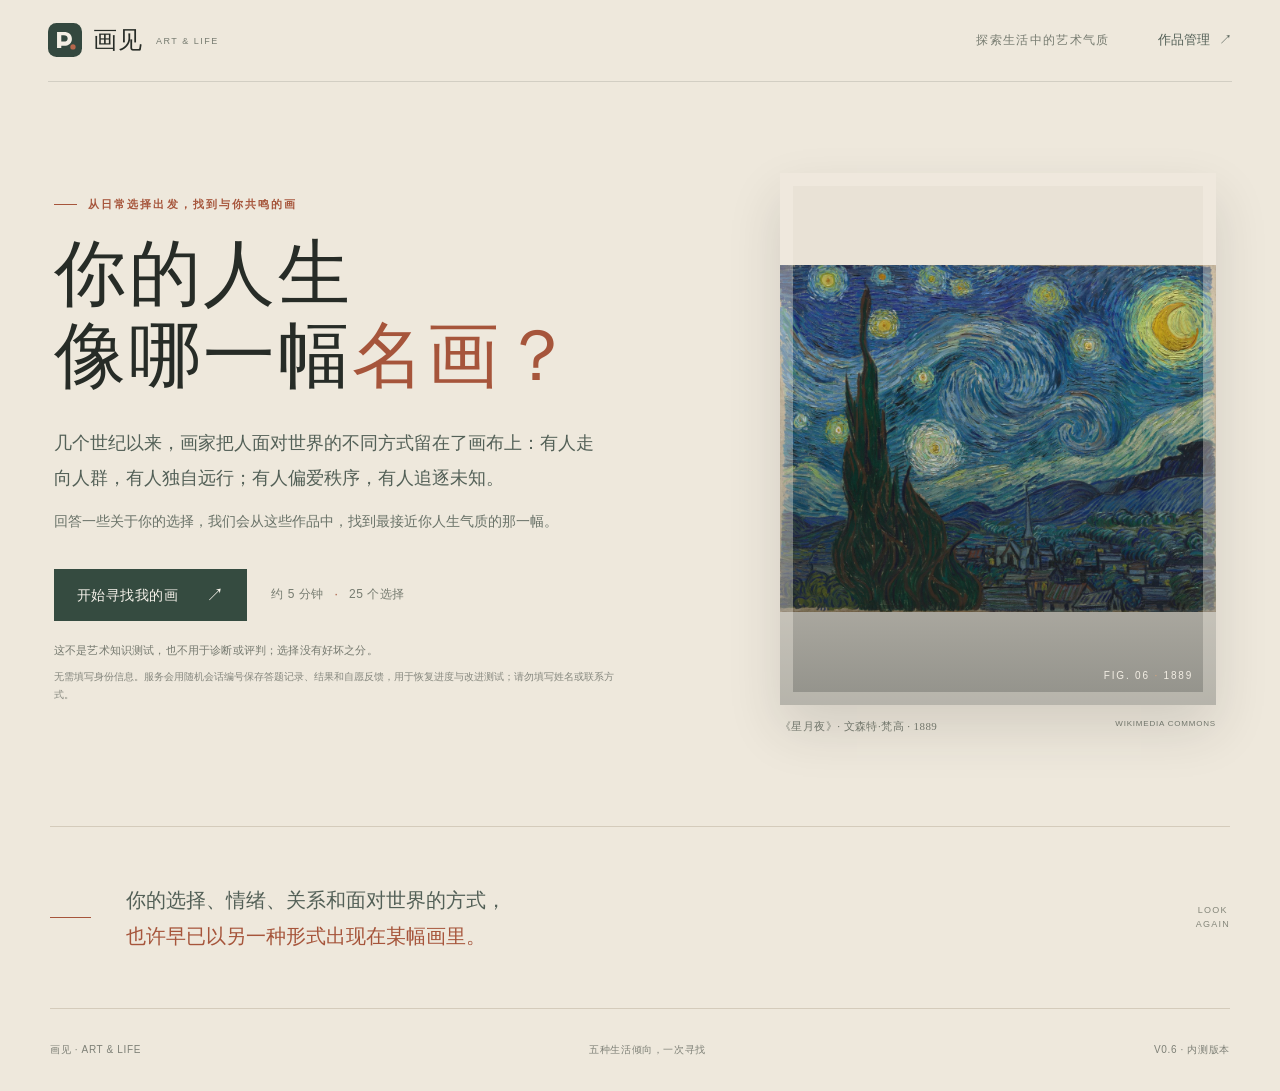
==== frontend/index.html @ f401733a "Upload art personality assessment project" ====
<!doctype html>
<html lang="zh-CN">
<head>
  <meta charset="utf-8">
  <meta name="viewport" content="width=device-width, initial-scale=1, viewport-fit=cover">
  <meta name="theme-color" content="#eee8dc">
  <meta name="description" content="从生活里的选择出发，寻找一幅与你气质相近的名画。">
  <link rel="manifest" href="/manifest.webmanifest">
  <link rel="stylesheet" href="/frontend/app.css">
  <title>画见 · 你的人生像哪一幅名画？</title>
</head>
<body>
  <a class="skip-link" href="#main">跳到主要内容</a>
  <main id="main" class="app-shell" aria-live="polite"></main>
  <div id="toast" class="toast" role="status" aria-live="polite"></div>
  <script type="module" src="/frontend/app.js?v=20260928-2"></script>
</body>
</html>
---- frontend/app.css ----
@charset "UTF-8";
:root {
  color-scheme: light;
  --paper: #eee8dc;
  --paper-light: #f7f3eb;
  --paper-deep: #e5dccd;
  --ink: #272c27;
  --ink-soft: #536057;
  --muted: #777c71;
  --line: #d4cbbb;
  --moss: #354b40;
  --moss-deep: #283a32;
  --rust: #a6553b;
  --gold: #b4935e;
  --serif: "Iowan Old Style", "Baskerville", "Songti SC", "STSong", "Noto Serif SC", Georgia, serif;
  --sans: "PingFang SC", "Hiragino Sans GB", "Microsoft YaHei", sans-serif;
  --ease: cubic-bezier(.2,.75,.24,1);
}
* { box-sizing: border-box; }
html { min-width: 320px; background: var(--paper); scroll-behavior: smooth; }
body { margin: 0; color: var(--ink); background: var(--paper); font-family: var(--sans); font-size: 16px; line-height: 1.6; -webkit-font-smoothing: antialiased; }
button, textarea { font: inherit; }
button, a { -webkit-tap-highlight-color: transparent; }
button { color: inherit; }
button:focus-visible, a:focus-visible, textarea:focus-visible { outline: 3px solid var(--rust); outline-offset: 3px; }
img { display: block; max-width: 100%; }
::selection { color: var(--paper-light); background: var(--moss); }
.skip-link { position: absolute; top: 8px; left: 8px; z-index: 100; padding: 10px 14px; color: white; background: var(--moss); transform: translateY(-150%); }
.skip-link:focus { transform: translateY(0); }
.app-shell { min-height: 100dvh; overflow: hidden; }
.container { width: min(1180px, calc(100% - 96px)); margin-inline: auto; }
.site-header { height: 82px; width: min(1320px, calc(100% - 96px)); margin-inline: auto; display: flex; align-items: center; justify-content: space-between; border-bottom: 1px solid rgba(66,71,62,.16); }
.wordmark { display: inline-flex; align-items: center; gap: 11px; text-decoration: none; color: var(--ink); font-family: var(--serif); font-size: 24px; letter-spacing: .04em; }
.wordmark img { width: 34px; height: 34px; }
.wordmark i { margin: 3px 0 0 2px; color: var(--muted); font: 9px/1 var(--sans); letter-spacing: .17em; }
.header-nav { display: flex; align-items: center; gap: 48px; color: var(--muted); font-size: 12px; letter-spacing: .11em; }
.admin-link, .text-button { min-height: 44px; display: inline-flex; align-items: center; gap: 8px; color: var(--ink-soft); border: 0; background: transparent; text-decoration: none; cursor: pointer; font-size: 13px; letter-spacing: .02em; transition: color .2s ease; }
.admin-link:hover, .text-button:hover { color: var(--rust); }
.hero { display: grid; grid-template-columns: 1.1fr .9fr; gap: 76px; align-items: center; padding-block: 75px 92px; }
.hero-copy { padding: 8px 0 0 4px; }
.eyebrow { margin: 0 0 21px; display: flex; align-items: center; gap: 11px; color: var(--rust); font-size: 11px; font-weight: 600; letter-spacing: .19em; text-transform: uppercase; }
.eyebrow-mark { width: 23px; height: 1px; display: inline-block; background: var(--rust); }
.hero h1 { margin: 0 0 28px; font: 500 clamp(48px, 5.6vw, 78px)/1.14 var(--serif); letter-spacing: .035em; text-wrap: pretty; }
.hero h1 span { color: var(--rust); }
.hero-lede { max-width: 540px; margin: 0; color: var(--ink-soft); font: 18px/1.95 var(--serif); text-wrap: pretty; }
.hero-copy-small { max-width: 510px; margin: 12px 0 0; color: #697268; font-size: 14px; line-height: 1.9; text-wrap: pretty; }
.hero-actions { display: flex; align-items: center; gap: 24px; margin-top: 34px; }
.button { min-height: 52px; display: inline-flex; justify-content: center; align-items: center; gap: 28px; padding: 0 22px; border: 1px solid transparent; cursor: pointer; text-decoration: none; font-size: 14px; font-weight: 500; letter-spacing: .03em; transition: background .2s ease, color .2s ease, border-color .2s ease, transform .2s var(--ease); touch-action: manipulation; }
.button:hover { transform: translateY(-2px); }
.button:active { transform: translateY(0); }
.button:disabled { opacity: .55; cursor: wait; transform: none; }
.button-primary { color: var(--paper-light); background: var(--moss); }
.button-primary:hover { background: var(--moss-deep); }
.button-primary span, .button-light span { font-size: 18px; line-height: 1; }
.duration { color: var(--muted); font-size: 12px; letter-spacing: .04em; }
.duration b { margin: 0 7px; color: var(--rust); font-weight: 400; }
.small-note, .resume-note { margin: 21px 0 0; color: #75796f; font-size: 11px; letter-spacing: .015em; }
.privacy-note { max-width: 570px; margin: 9px 0 0; color: #85877e; font-size: 10px; line-height: 1.75; }
.resume-note { margin-top: 13px; color: var(--moss); }
.hero-art { position: relative; width: min(100%, 450px); justify-self: end; padding: 16px 14px 0 0; }
.art-frame { position: relative; width: 100%; aspect-ratio: .82; overflow: hidden; background: #363d3b; box-shadow: 0 24px 50px rgba(44,45,39,.14); }
.art-frame img { width: 100%; height: 100%; object-fit: contain; background: #e9e2d6; }
.art-frame:after { content: ""; position: absolute; inset: 0; pointer-events: none; border: 13px solid rgba(248,243,232,.35); }
.frame-veil { position: absolute; inset: 36% 0 0; background: linear-gradient(0deg, rgba(14,23,23,.4), transparent); }
.frame-index { position: absolute; right: 23px; bottom: 21px; z-index: 1; color: #f3eee4; font-size: 10px; letter-spacing: .18em; }
.frame-index i, .art-caption i { color: #d7a77d; font-style: normal; }
.art-caption { display: flex; justify-content: space-between; gap: 12px; margin-top: 13px; color: var(--muted); font: 11px/1.5 var(--serif); letter-spacing: .04em; }
.art-caption > a { color: inherit; text-decoration: none; }
.art-caption > a:hover { color: var(--rust); }
.art-caption > span:last-child { flex: none; font-family: var(--sans); letter-spacing: .1em; font-size: 8px; }
.manifesto { position: relative; min-height: 183px; display: flex; align-items: center; gap: 35px; padding-block: 39px; border-top: 1px solid var(--line); border-bottom: 1px solid var(--line); }
.manifesto-rule { width: 41px; height: 1px; flex: none; background: var(--rust); }
.manifesto p { margin: 0; color: var(--ink-soft); font: 20px/1.8 var(--serif); text-wrap: pretty; }
.manifesto p em { color: var(--rust); font-style: normal; }
.manifesto-seal { margin-left: auto; color: #85877b; font-size: 9px; letter-spacing: .14em; line-height: 1.55; text-align: center; }
.site-footer { min-height: 82px; display: flex; align-items: center; justify-content: space-between; gap: 16px; color: #7e8077; font-size: 10px; letter-spacing: .065em; }
.site-footer .text-button { font-size: 11px; }

/* Single-choice assessment */
.quiz-shell { min-height: calc(100dvh - 83px); display: flex; flex-direction: column; padding-block: 25px 29px; }
.quiz-top { display: grid; grid-template-columns: 1fr 1fr 1fr; align-items: center; }
.back-button { min-height: 44px; justify-self: start; display: inline-flex; align-items: center; gap: 8px; padding: 0 10px 0 0; border: 0; background: transparent; color: var(--ink-soft); cursor: pointer; font-size: 13px; }
.back-button span { font-size: 19px; }
.back-button:disabled { visibility: hidden; }
.chapter-label { justify-self: center; color: var(--muted); font-size: 12px; letter-spacing: .14em; }
.question-count { justify-self: end; color: var(--ink-soft); font: 15px/1 var(--serif); font-variant-numeric: tabular-nums; }
.question-count i { padding-inline: 5px; color: var(--muted); font-size: 12px; font-style: normal; }
.progress-track { height: 2px; margin-top: 8px; overflow: hidden; background: #d8d0c2; }
.progress-track span { height: 100%; display: block; background: var(--rust); transition: width .45s var(--ease); }
.question-area { width: min(700px, 100%); margin: clamp(45px, 9vh, 88px) auto 42px; animation: rise-in .42s var(--ease) both; }
.question-index { margin: 0 0 15px; color: var(--rust); font-size: 10px; letter-spacing: .17em; }
.question-area h1 { margin: 0; font: 500 clamp(27px, 3vw, 38px)/1.5 var(--serif); letter-spacing: .015em; text-wrap: pretty; }
.choose-hint { margin: 11px 0 27px; color: var(--muted); font-size: 12px; }
.answer-list { display: grid; gap: 10px; }
.answer-option { min-height: 66px; width: 100%; display: grid; grid-template-columns: 38px 1fr 20px; align-items: center; gap: 15px; padding: 13px 18px 13px 17px; border: 1px solid #d6cebf; background: rgba(248,245,238,.56); text-align: left; cursor: pointer; transition: color .2s ease, background .2s ease, border-color .2s ease, transform .2s ease; animation: rise-in .35s var(--ease) both; animation-delay: var(--delay); touch-action: manipulation; }
.answer-option:hover { border-color: var(--moss); background: #f7f3eb; }
.answer-option:active { transform: scale(.995); }
.answer-option.selected { border-color: var(--moss); color: var(--paper-light); background: var(--moss); }
.answer-letter { width: 30px; height: 30px; display: grid; place-items: center; border: 1px solid #c8c0b2; color: var(--ink-soft); font: 14px/1 var(--serif); }
.selected .answer-letter { border-color: rgba(255,255,255,.45); color: white; }
.answer-text { font-size: 15px; line-height: 1.65; }
.answer-arrow { justify-self: end; color: #9b9b8b; font-size: 17px; opacity: 0; transition: opacity .2s ease, transform .2s ease; }
.answer-option:hover .answer-arrow, .answer-option.selected .answer-arrow { opacity: 1; }
.answer-option.selected .answer-arrow { color: #f0d2b2; }
.quiz-bottom { width: min(700px, 100%); margin: auto auto 0; display: flex; justify-content: space-between; gap: 16px; padding-top: 21px; border-top: 1px solid rgba(66,71,62,.13); color: #7e8077; font-size: 10px; letter-spacing: .06em; }
.chapter-screen { min-height: calc(100dvh - 83px); position: relative; display: flex; align-items: center; padding-block: 64px 80px; }
.chapter-number { align-self: flex-start; padding-top: 14px; color: var(--rust); font: 38px/1 var(--serif); }
.chapter-number span { color: var(--muted); font: 12px/1 var(--sans); letter-spacing: .1em; }
.chapter-content { width: min(650px, 80%); margin-inline: auto; padding-bottom: 30px; }
.chapter-content .eyebrow { margin-bottom: 20px; }
.chapter-content h1 { margin: 0 0 16px; font: 500 clamp(44px, 6vw, 66px)/1.2 var(--serif); }
.chapter-content > p:not(.eyebrow) { max-width: 470px; margin: 0; color: var(--ink-soft); font: 18px/1.95 var(--serif); }
.chapter-content .button { margin-top: 31px; }
.chapter-foot { position: absolute; right: 0; bottom: 28px; left: 0; display: flex; justify-content: space-between; padding-top: 15px; border-top: 1px solid var(--line); color: var(--muted); font-size: 10px; letter-spacing: .07em; }
.reveal-screen { min-height: 100dvh; display: flex; flex-direction: column; justify-content: center; align-items: center; padding: 40px 24px; text-align: center; animation: fade-in .7s ease both; }
.reveal-screen .eyebrow { margin-top: 32px; }
.reveal-screen h1 { margin: 0; font: 500 clamp(26px, 4vw, 38px)/1.65 var(--serif); }
.reveal-screen > span { margin-top: 18px; color: var(--muted); font-size: 11px; letter-spacing: .1em; }
.reveal-ring { position: relative; width: 79px; height: 79px; border: 1px solid #b5a588; border-radius: 50%; animation: orbit 3s linear infinite; }
.reveal-ring:before, .reveal-ring:after { content: ""; position: absolute; border: 1px solid #b5a588; border-radius: 50%; }
.reveal-ring:before { inset: 10px; border-color: #829287; }
.reveal-ring:after { inset: 25px; border-color: var(--rust); }
.error-state .button { margin-top: 22px; }

/* Result reading */
.result-intro { padding-top: 48px; }
.result-intro .eyebrow { margin-bottom: 10px; color: var(--muted); }
.result-overline { color: var(--rust); font-size: 9px; letter-spacing: .18em; }
.result-hero { display: grid; grid-template-columns: minmax(270px, .84fr) 1.16fr; gap: clamp(42px, 8vw, 102px); align-items: center; padding-block: 24px 84px; }
.result-art-wrap { max-width: 430px; }
.result-art-frame { position: relative; background: #435149; box-shadow: 0 23px 48px rgba(43,46,40,.14); }
.artwork-image-link { position: relative; display: flex; min-width: 0; align-items: center; justify-content: center; overflow: hidden; background: #e9e2d6; }
.artwork-image-link:focus-visible { outline: 3px solid var(--gold); outline-offset: 3px; }
.artwork-image { display: block; width: 100%; height: 100%; object-fit: contain; }
.result-art-image { width: 100%; max-height: 620px; aspect-ratio: .82; }
.result-art-frame .art-placeholder { aspect-ratio: .82; }
.panorama-hint { position: absolute; left: 12px; bottom: 12px; padding: 6px 9px; color: #f5f0e7; background: rgba(49,61,53,.86); font-size: 9px; letter-spacing: .04em; }
.result-art-index { position: absolute; right: 18px; bottom: 15px; color: #f4eee4; font-size: 9px; letter-spacing: .13em; text-shadow: 0 1px 3px #222; }
.result-art-index i { color: #dfab79; font-style: normal; }
.art-credit { display: flex; justify-content: space-between; gap: 16px; margin: 12px 0 0; color: var(--muted); font-size: 10px; letter-spacing: .07em; }
.result-copy { padding-block: 10px; }
.archetype-label { margin: 0 0 18px; color: var(--rust); font-size: 12px; letter-spacing: .14em; }
.archetype-label span { display: inline-block; margin-left: 5px; color: var(--ink-soft); }
.result-copy h1 { margin: 0; font: 500 clamp(39px, 5vw, 65px)/1.3 var(--serif); text-wrap: pretty; }
.artist-line { margin: 3px 0 0; color: var(--muted); font: 13px/1.6 var(--serif); letter-spacing: .04em; }
.result-copy blockquote { max-width: 510px; margin: 39px 0 25px; padding: 0 0 0 20px; border-left: 1px solid var(--rust); color: var(--ink); font: 22px/1.8 var(--serif); text-wrap: pretty; }
.result-keywords { display: flex; flex-wrap: wrap; gap: 8px; }
.result-keywords span { padding: 4px 11px 5px; border: 1px solid #d2c9ba; color: var(--ink-soft); font-size: 10px; letter-spacing: .04em; }
.match-meta { margin: 28px 0 0; color: var(--muted); font-size: 11px; }
.match-meta strong { margin-left: 7px; color: var(--moss); font: 17px/1 var(--serif); }
.match-disclaimer { display: block; margin-top: 5px; font-size: 10px; }
.story-section { display: grid; grid-template-columns: .68fr 1.32fr; gap: 45px; padding-block: 56px 67px; border-top: 1px solid var(--line); }
.section-heading { display: flex; align-items: baseline; gap: 16px; }
.section-heading > span { color: var(--rust); font: 12px/1 var(--serif); }
.section-heading h2 { margin: 0; font: 500 26px/1.45 var(--serif); }
.story-copy { max-width: 670px; }
.story-lede { margin: 0; color: var(--ink); font: 19px/2 var(--serif); text-wrap: pretty; }
.why-copy { margin-top: 27px; padding: 21px 0 19px; border-top: 1px solid var(--line); border-bottom: 1px solid var(--line); color: var(--ink-soft); font-size: 13px; line-height: 1.9; }
.why-copy p { margin: 0 0 8px; }
.why-copy p:last-child { margin-bottom: 0; }
.why-copy strong { color: var(--moss); font-weight: 600; }
.art-context { display: flex; gap: 19px; margin-top: 21px; color: var(--muted); font-size: 11px; }
.art-context span { flex: none; color: var(--rust); letter-spacing: .08em; }
.art-context p { margin: 0; }
.profile-section { padding-block: 56px 62px; background: var(--paper-deep); }
.profile-inner { display: grid; grid-template-columns: .7fr 1.3fr; column-gap: 42px; }
.profile-heading p { margin: 11px 0 0 30px; color: var(--muted); font-size: 11px; }
.dimension-list { display: grid; gap: 19px; padding-top: 5px; }
.dimension-row { display: grid; grid-template-columns: 80px 34px minmax(70px,1fr) 34px 48px; align-items: center; gap: 10px; }
.dimension-name { color: var(--ink-soft); font-size: 11px; }
.dimension-low, .dimension-high { color: #7a8077; font-size: 9px; text-align: center; }
.dimension-meter { position: relative; height: 2px; background: #b9b4a8; }
.dimension-meter:before { content: ""; position: absolute; left: 50%; height: 8px; top: -3px; width: 1px; background: #8c8d81; }
.dimension-meter span { position: absolute; top: -5px; width: 11px; height: 11px; border: 2px solid var(--paper-deep); border-radius: 50%; background: var(--moss); transform: translateX(-50%); box-shadow: 0 0 0 1px var(--moss); }
.dimension-number { color: var(--moss); font: 14px/1 var(--serif); text-align: right; font-variant-numeric: tabular-nums; }
.profile-note { grid-column: 2; margin: 18px 0 0; color: var(--muted); font-size: 10px; }
.similar-section { padding-block: 67px 74px; }
.similar-heading { display: flex; align-items: end; justify-content: space-between; gap: 20px; margin-bottom: 29px; }
.similar-heading > p { margin: 0; color: var(--muted); font-size: 10px; }
.similar-grid { display: grid; grid-template-columns: repeat(2, minmax(0,1fr)); gap: 26px; }
.similar-card { display: grid; grid-template-columns: 126px 1fr; gap: 18px; align-items: center; padding: 17px; background: rgba(248,245,238,.55); }
.similar-art { position: relative; overflow: hidden; background: #48574d; }
.similar-art > .artwork-image-link, .similar-art > .art-placeholder { width: 100%; aspect-ratio: .86; }
.similar-art > .art-placeholder { object-fit: cover; }
.similar-rank { position: absolute; left: 10px; top: 8px; color: white; font: 12px/1 var(--serif); text-shadow: 0 1px 3px #222; }
.similar-card-copy { position: relative; padding-right: 47px; }
.similar-card-copy p { margin: 0 0 6px; color: var(--rust); font-size: 10px; }
.similar-card-copy h3 { margin: 0; font: 500 20px/1.5 var(--serif); }
.similar-card-copy > span { display: block; margin-top: 5px; color: var(--muted); font-size: 10px; }
.similar-card-copy b { position: absolute; right: 0; top: 50%; color: var(--moss); font: 13px/1 var(--serif); transform: translateY(-50%); }
.feedback-section { display: grid; grid-template-columns: 1fr 1fr; gap: 40px; align-items: start; padding-block: 49px 56px; border-top: 1px solid var(--line); }
.feedback-copy .eyebrow { margin-bottom: 10px; }
.feedback-copy h2 { margin: 0; font: 500 28px/1.5 var(--serif); }
.feedback-copy > p:last-child { margin: 8px 0 0; color: var(--muted); font-size: 12px; }
.rating-box { justify-self: end; width: min(100%, 400px); }
.rating-buttons { display: flex; gap: 7px; }
.rating-button { width: 47px; height: 47px; border: 1px solid #d3c9b9; color: #a29a89; background: rgba(250,247,241,.4); cursor: pointer; font-size: 22px; transition: color .18s ease, background .18s ease, border-color .18s ease; }
.rating-button:hover, .rating-button.rated { border-color: var(--gold); color: #8e6835; background: #ede2ce; }
.rating-labels { display: flex; justify-content: space-between; width: 263px; margin-top: 2px; color: var(--muted); font-size: 9px; }
.sr-only { position: absolute; width: 1px; height: 1px; overflow: hidden; clip: rect(0,0,0,0); white-space: nowrap; clip-path: inset(50%); }
.rating-box textarea { width: 100%; min-height: 69px; margin-top: 17px; padding: 10px 12px; resize: vertical; border: 1px solid #d3c9b9; color: var(--ink); background: rgba(250,247,241,.5); font-size: 12px; }
.rating-box textarea::placeholder { color: #8b8d82; }
.save-feedback { min-height: 43px; margin-top: 3px; padding: 0 2px; color: var(--moss); }
.share-section { padding-block: 54px; color: #f4eee3; background: var(--moss); }
.share-inner { display: grid; grid-template-columns: 1fr minmax(230px, .7fr) auto; gap: 38px; align-items: center; }
.share-inner .eyebrow { color: #d7ad87; }
.share-inner h2 { margin: 0; font: 500 clamp(26px, 3vw, 35px)/1.55 var(--serif); }
.share-card { display: flex; min-height: 148px; padding: 8px; gap: 12px; color: var(--ink); background: var(--paper-light); box-shadow: 0 12px 35px rgba(16,24,18,.17); }
.share-card-art { width: 92px; height: 132px; flex: none; overflow: hidden; background: #526052; }
.share-card-art > .artwork-image-link, .share-card-art > .art-placeholder { width: 100%; height: 100%; }
.share-card-copy { display: flex; flex-direction: column; justify-content: center; padding: 5px 7px 5px 0; }
.share-card-copy > span { color: var(--muted); font-size: 9px; }
.share-card-copy strong { margin-top: 1px; font: 500 18px/1.4 var(--serif); }
.share-card-copy p { margin: 5px 0 8px; color: var(--ink-soft); font: 11px/1.6 var(--serif); }
.share-card-copy i { color: var(--rust); font-size: 8px; font-style: normal; letter-spacing: .09em; }
.button-light { flex: none; color: var(--moss); background: var(--paper-light); }
.button-light:hover { color: var(--moss); background: white; }
.share-output { min-width: 0; }
.share-output .text-button { color: #d8d1c3; font-size: 10px; }
.share-output .text-button:hover { color: white; }
.art-placeholder { min-height: 130px; display: flex; flex-direction: column; align-items: center; justify-content: center; gap: 8px; padding: 20px; color: #f0eadf; background: radial-gradient(ellipse at 50% 35%, #667367 0, #455449 48%, #344139 100%); text-align: center; }
.placeholder-kicker { color: #ddcda9; font-size: 9px; letter-spacing: .16em; }
.placeholder-title { max-width: 95%; font: 500 clamp(19px, 3vw, 29px)/1.5 var(--serif); text-wrap: pretty; }
.placeholder-caption { color: #e2d7c3; font-size: 10px; letter-spacing: .06em; }
.shared-view { min-height: calc(100dvh - 83px); display: grid; grid-template-columns: minmax(230px, .7fr) 1fr; gap: 10%; align-items: center; padding-block: 55px 75px; }
.shared-art { max-width: 420px; width: 100%; }
.shared-art > .artwork-image-link, .shared-art > .art-placeholder { width: 100%; aspect-ratio: .82; box-shadow: 0 23px 48px rgba(43,46,40,.14); }
.shared-copy h1 { margin: 0; font: 500 clamp(38px, 5vw, 62px)/1.35 var(--serif); text-wrap: pretty; }
.shared-artist { margin: 4px 0 0; color: var(--muted); font-size: 13px; }
.shared-copy blockquote { margin: 32px 0; padding-left: 18px; border-left: 1px solid var(--rust); font: 21px/1.8 var(--serif); }
.shared-invite { max-width: 420px; margin: 0; color: var(--ink-soft); font: 15px/1.9 var(--serif); }
.shared-copy .button { margin-top: 29px; }
.toast { position: fixed; z-index: 30; right: 20px; bottom: max(20px, env(safe-area-inset-bottom)); max-width: calc(100vw - 40px); padding: 11px 17px; color: #f4eee3; background: var(--moss-deep); font-size: 12px; opacity: 0; pointer-events: none; transform: translateY(8px); transition: opacity .2s ease, transform .2s ease; }
.toast.show { opacity: 1; transform: translateY(0); }
@keyframes rise-in { from { opacity: 0; transform: translateY(8px); } to { opacity: 1; transform: translateY(0); } }
@keyframes fade-in { from { opacity: 0; } to { opacity: 1; } }
@keyframes orbit { to { transform: rotate(360deg); } }
@media (max-width: 900px) {
  .container, .site-header { width: min(100% - 56px, 760px); }
  .hero { grid-template-columns: 1fr .85fr; gap: 37px; padding-block: 61px 77px; }
  .hero-lede { font-size: 16px; }
  .hero-copy-small { font-size: 13px; }
  .header-nav { gap: 24px; }
  .result-hero { gap: 42px; }
  .share-inner { grid-template-columns: .9fr 1.1fr; }
  .share-inner > .button { grid-column: 2; justify-self: start; }
}
@media (max-width: 640px) {
  .container, .site-header { width: calc(100% - 40px); }
  .site-header { height: 68px; }
  .wordmark { gap: 8px; font-size: 21px; }
  .wordmark img { width: 30px; height: 30px; }
  .wordmark i { display: none; }
  .header-nav { gap: 0; }
  .header-nav > span { display: none; }
  .admin-link { font-size: 11px; }
  .hero { grid-template-columns: 1fr; gap: 37px; padding-block: 45px 56px; }
  .hero-copy { padding: 0; }
  .eyebrow { margin-bottom: 17px; font-size: 10px; }
  .hero h1 { margin-bottom: 20px; font-size: clamp(46px, 13vw, 62px); }
  .hero-lede { font-size: 16px; line-height: 1.85; }
  .hero-copy-small { margin-top: 10px; font-size: 13px; line-height: 1.8; }
  .hero-actions { align-items: flex-start; flex-direction: column; gap: 10px; margin-top: 25px; }
  .button { min-height: 50px; }
  .duration { padding-left: 1px; }
  .small-note { margin-top: 17px; line-height: 1.7; }
  .privacy-note { font-size: 10px; line-height: 1.7; }
  .hero-art { width: min(83%, 390px); justify-self: center; padding: 7px 7px 0 0; }
  .art-frame { aspect-ratio: .89; }
  .art-frame:after { border-width: 9px; }
  .manifesto { min-height: 145px; gap: 18px; padding-block: 27px; }
  .manifesto-rule { width: 22px; }
  .manifesto p { font-size: 16px; line-height: 1.9; }
  .manifesto-seal { display: none; }
  .site-footer { min-height: 76px; gap: 7px; font-size: 8px; letter-spacing: .02em; }
  .site-footer span:nth-child(2) { display: none; }
  .quiz-shell, .chapter-screen { min-height: calc(100dvh - 68px); }
  .quiz-shell { padding-block: 14px max(16px, env(safe-area-inset-bottom)); }
  .quiz-top { grid-template-columns: 1fr auto 1fr; }
  .back-button { gap: 5px; font-size: 11px; }
  .chapter-label { font-size: 10px; }
  .question-count { font-size: 13px; }
  .progress-track { margin-top: 4px; }
  .question-area { margin-block: clamp(35px, 7vh, 58px) 32px; }
  .question-index { margin-bottom: 10px; font-size: 9px; }
  .question-area h1 { font-size: 25px; line-height: 1.6; }
  .choose-hint { margin: 8px 0 19px; }
  .answer-list { gap: 8px; }
  .answer-option { min-height: 61px; grid-template-columns: 32px 1fr 16px; gap: 11px; padding: 11px 12px; }
  .answer-letter { width: 28px; height: 28px; font-size: 12px; }
  .answer-text { font-size: 14px; line-height: 1.55; }
  .quiz-bottom { padding-top: 13px; font-size: 8px; }
  .chapter-screen { padding-block: 36px 72px; }
  .chapter-number { padding-top: 7px; font-size: 30px; }
  .chapter-content { width: 74%; }
  .chapter-content h1 { font-size: 44px; }
  .chapter-content > p:not(.eyebrow) { font-size: 16px; }
  .chapter-foot { bottom: 17px; font-size: 8px; }
  .reveal-screen h1 { font-size: 25px; }
  .result-intro { padding-top: 27px; }
  .result-intro .eyebrow { font-size: 10px; }
  .result-hero { grid-template-columns: 1fr; gap: 30px; padding-block: 18px 48px; }
  .result-art-wrap { width: min(86%, 390px); justify-self: center; }
  .result-art-image, .result-art-frame .art-placeholder { aspect-ratio: .9; }
  .result-copy { padding: 0 2px; }
  .archetype-label { margin-bottom: 10px; font-size: 10px; }
  .result-copy h1 { font-size: clamp(39px, 11vw, 51px); }
  .result-copy blockquote { margin: 24px 0 17px; font-size: 20px; }
  .match-meta { margin-top: 20px; }
  .story-section { grid-template-columns: 1fr; gap: 23px; padding-block: 37px 43px; }
  .section-heading { gap: 12px; }
  .section-heading h2 { font-size: 23px; }
  .story-lede { font-size: 17px; line-height: 1.9; }
  .why-copy { margin-top: 21px; font-size: 12px; }
  .art-context { gap: 13px; line-height: 1.7; }
  .profile-section { padding-block: 38px 42px; }
  .profile-inner { grid-template-columns: 1fr; gap: 23px; }
  .profile-heading p { margin-left: 25px; }
  .dimension-list { gap: 17px; }
  .dimension-row { grid-template-columns: 65px 25px minmax(45px,1fr) 25px 40px; gap: 6px; }
  .dimension-name { font-size: 10px; }
  .dimension-low, .dimension-high { font-size: 8px; }
  .profile-note { grid-column: 1; margin-top: -4px; font-size: 9px; }
  .similar-section { padding-block: 43px 48px; }
  .similar-heading { align-items: flex-start; flex-direction: column; gap: 7px; margin-bottom: 18px; }
  .similar-grid { grid-template-columns: 1fr; gap: 11px; }
  .similar-card { grid-template-columns: 91px 1fr; gap: 13px; padding: 10px; }
  .similar-card-copy h3 { font-size: 18px; }
  .similar-card-copy b { font-size: 11px; }
  .feedback-section { grid-template-columns: 1fr; gap: 20px; padding-block: 37px 39px; }
  .feedback-copy h2 { font-size: 25px; }
  .rating-box { justify-self: start; }
  .rating-button { width: 44px; height: 44px; }
  .share-section { padding-block: 40px; }
  .share-inner { grid-template-columns: 1fr; gap: 21px; }
  .share-inner h2 { font-size: 28px; }
  .share-card { width: min(100%, 380px); }
  .share-inner > .button { grid-column: auto; }
  .shared-view { grid-template-columns: 1fr; gap: 30px; padding-block: 35px 53px; }
  .shared-art { width: min(78%, 345px); justify-self: center; }
  .shared-copy h1 { font-size: 43px; }
  .toast { right: 12px; bottom: max(14px, env(safe-area-inset-bottom)); font-size: 11px; }
}
@media (max-height: 720px) and (min-width: 641px) {
  .question-area { margin-block: 30px; }
  .quiz-shell { min-height: calc(100dvh - 83px); }
  .answer-option { min-height: 56px; }
}
@media (prefers-reduced-motion: reduce) {
  *, *::before, *::after { scroll-behavior: auto !important; animation-duration: .01ms !important; animation-iteration-count: 1 !important; transition-duration: .01ms !important; }
}
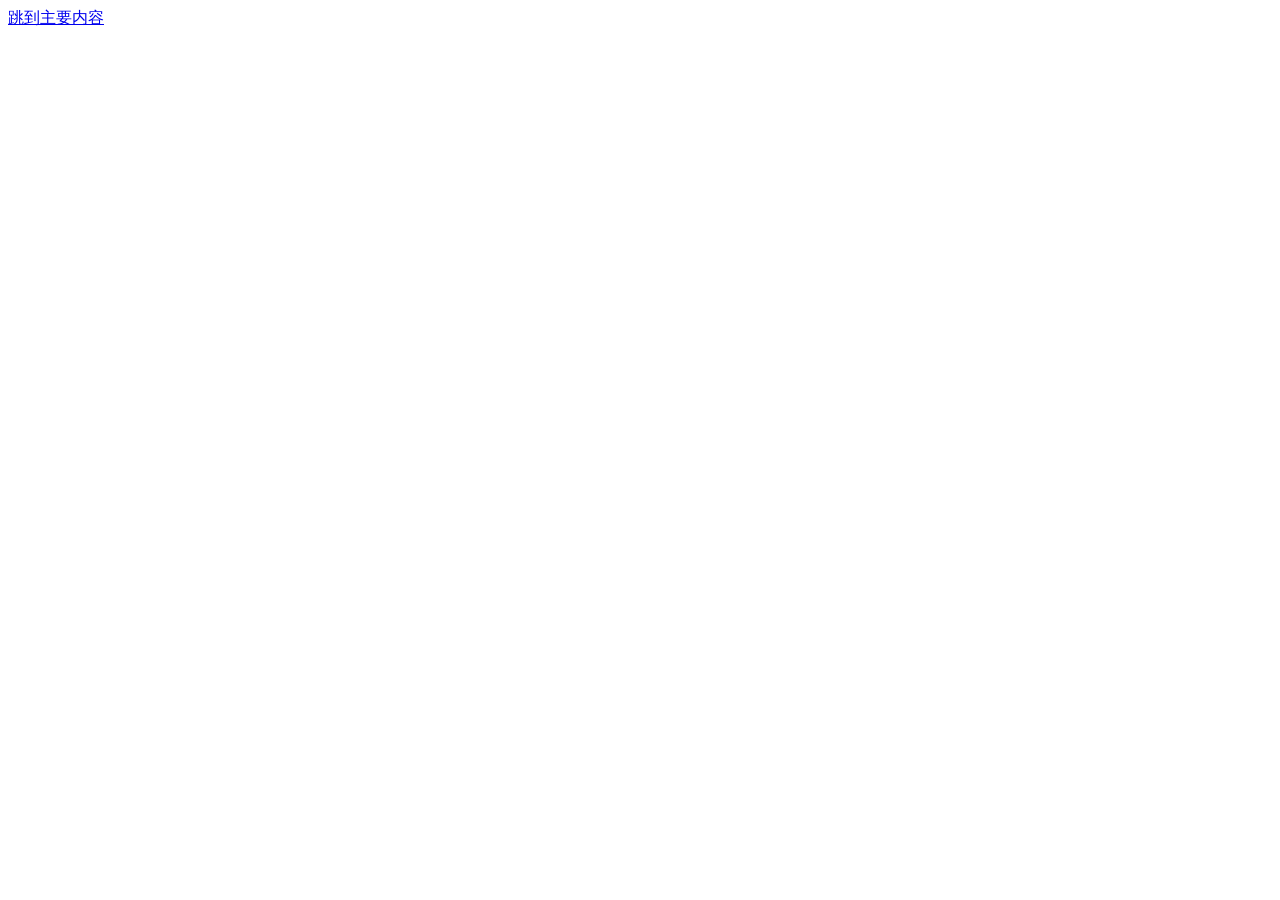
==== commit dcdae3bd: "Deploy static no-backend quiz on GitHub Pages" ====
--- a/frontend/index.html
+++ b/frontend/index.html
@@ -5,14 +5,14 @@
   <meta name="viewport" content="width=device-width, initial-scale=1, viewport-fit=cover">
   <meta name="theme-color" content="#eee8dc">
   <meta name="description" content="从生活里的选择出发，寻找一幅与你气质相近的名画。">
-  <link rel="manifest" href="/manifest.webmanifest">
-  <link rel="stylesheet" href="/frontend/app.css">
+  <link rel="manifest" href="manifest.webmanifest">
+  <link rel="stylesheet" href="frontend/app.css">
   <title>画见 · 你的人生像哪一幅名画？</title>
 </head>
 <body>
   <a class="skip-link" href="#main">跳到主要内容</a>
   <main id="main" class="app-shell" aria-live="polite"></main>
   <div id="toast" class="toast" role="status" aria-live="polite"></div>
-  <script type="module" src="/frontend/app.js?v=20260928-2"></script>
+  <script type="module" src="frontend/app.js?v=20260929-static"></script>
 </body>
 </html>
